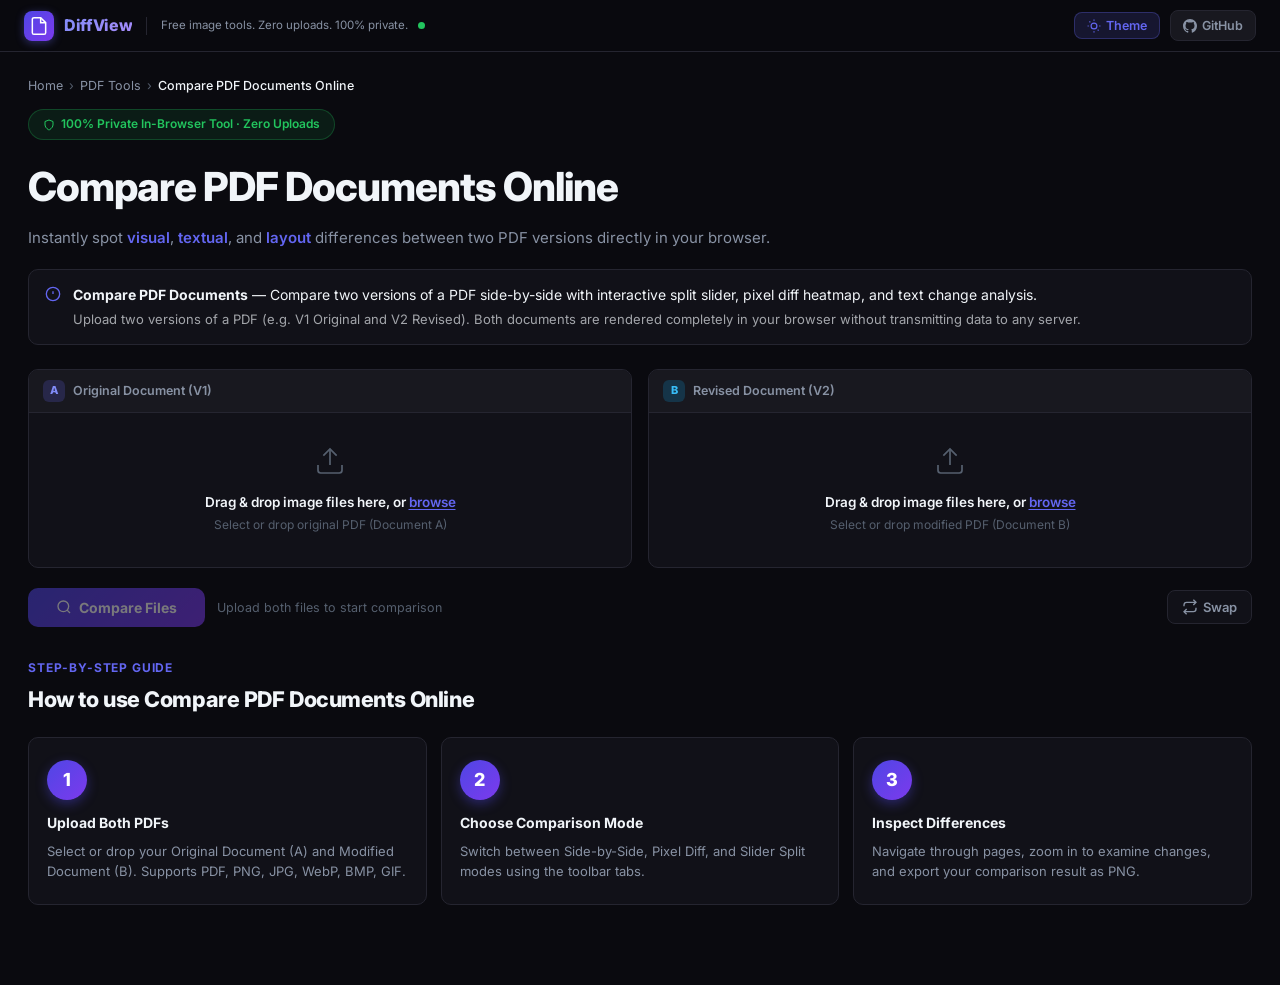
==== templates/index.html @ 72744936 "fix: suppress exact same diagrams and refine completely different UI" ====
<!DOCTYPE html>
<html lang="en">
<head>
<meta charset="UTF-8"/>
<meta name="viewport" content="width=device-width,initial-scale=1"/>
<title>Compare PDFs & Images — DiffView</title>
<meta name="description" content="Compare two PDF documents or images side-by-side with pixel-level visual diffing. 100% private, server-side processing."/>
<link rel="preconnect" href="https://fonts.googleapis.com"/>
<link href="https://fonts.googleapis.com/css2?family=Inter:wght@300;400;500;600;700;800&display=swap" rel="stylesheet"/>
<link rel="stylesheet" href="/static/style.css"/>
</head>
<body class="dark">

<!-- ═══ HEADER ═══ -->
<header id="header">
  <div class="header-left">
    <div class="logo">
      <svg width="20" height="20" viewBox="0 0 24 24" fill="none" stroke="currentColor" stroke-width="1.8"><path d="M14 2H6a2 2 0 0 0-2 2v16a2 2 0 0 0 2 2h12a2 2 0 0 0 2-2V8z"/><polyline points="14 2 14 8 20 8"/></svg>
    </div>
    <span class="logo-name">DiffView</span>
    <div class="header-separator"></div>
    <span class="header-tagline">Free image tools. Zero uploads. 100% private.</span>
    <span class="status-dot"></span>
  </div>
  <div class="header-right">
    <button class="header-btn ai-btn" id="theme-toggle" title="Toggle theme">
      <svg class="icon-sun" width="14" height="14" viewBox="0 0 24 24" fill="none" stroke="currentColor" stroke-width="2"><circle cx="12" cy="12" r="5"/><line x1="12" y1="1" x2="12" y2="3"/><line x1="12" y1="21" x2="12" y2="23"/><line x1="4.22" y1="4.22" x2="5.64" y2="5.64"/><line x1="18.36" y1="18.36" x2="19.78" y2="19.78"/><line x1="1" y1="12" x2="3" y2="12"/><line x1="21" y1="12" x2="23" y2="12"/></svg>
      <svg class="icon-moon" width="14" height="14" viewBox="0 0 24 24" fill="none" stroke="currentColor" stroke-width="2"><path d="M21 12.79A9 9 0 1 1 11.21 3 7 7 0 0 0 21 12.79z"/></svg>
      Theme
    </button>
    <a href="https://github.com/AbhinavPandey12/DiffView-Image-PDF-Differentiator" target="_blank" class="header-btn feedback-btn">
      <svg width="14" height="14" viewBox="0 0 24 24" fill="currentColor"><path d="M12 0C5.37 0 0 5.37 0 12c0 5.3 3.44 9.8 8.21 11.39.6.11.82-.26.82-.58v-2.23c-3.34.73-4.03-1.42-4.03-1.42-.55-1.39-1.34-1.76-1.34-1.76-1.09-.74.08-.73.08-.73 1.2.08 1.84 1.24 1.84 1.24 1.07 1.83 2.81 1.3 3.49 1 .11-.78.42-1.31.76-1.61-2.67-.3-5.47-1.33-5.47-5.93 0-1.31.47-2.38 1.24-3.22-.13-.3-.54-1.52.12-3.18 0 0 1.01-.32 3.3 1.23.96-.27 1.99-.4 3.01-.41 1.02 0 2.05.14 3.01.41 2.28-1.55 3.29-1.23 3.29-1.23.66 1.66.24 2.88.12 3.18.77.84 1.24 1.91 1.24 3.22 0 4.61-2.81 5.63-5.48 5.92.43.37.82 1.1.82 2.22v3.29c0 .32.19.69.8.58C20.57 21.8 24 17.3 24 12c0-6.63-5.37-12-12-12z"/></svg>
      GitHub
    </a>
  </div>
</header>

<!-- ═══ LAYOUT ═══ -->
<div class="layout">

  <!-- ─── MAIN CONTENT ─── -->
  <main class="main-content">

    <!-- Breadcrumb -->
    <nav class="breadcrumb">
      <a href="#">Home</a>
      <span class="breadcrumb-sep">›</span>
      <a href="#">PDF Tools</a>
      <span class="breadcrumb-sep">›</span>
      <span class="breadcrumb-current">Compare PDF Documents Online</span>
    </nav>

    <!-- Privacy badge -->
    <div class="privacy-badge">
      <svg width="12" height="12" viewBox="0 0 24 24" fill="none" stroke="currentColor" stroke-width="2"><path d="M12 22s8-4 8-10V5l-8-3-8 3v7c0 6 8 10 8 10z"/></svg>
      100% Private In-Browser Tool · Zero Uploads
    </div>

    <!-- Hero -->
    <div class="page-hero">
      <h1 class="page-title">Compare PDF Documents Online</h1>
      <p class="page-subtitle">Instantly spot <em>visual</em>, <em>textual</em>, and <em>layout</em> differences between two PDF versions directly in your browser.</p>
    </div>

    <!-- Info card -->
    <div class="info-card">
      <svg width="16" height="16" viewBox="0 0 24 24" fill="none" stroke="currentColor" stroke-width="2"><circle cx="12" cy="12" r="10"/><line x1="12" y1="8" x2="12" y2="12"/><line x1="12" y1="16" x2="12.01" y2="16"/></svg>
      <div>
        <strong>Compare PDF Documents</strong> — Compare two versions of a PDF side-by-side with interactive split slider, pixel diff heatmap, and text change analysis.
        <p style="margin-top:4px;opacity:.65;font-size:13px">Upload two versions of a PDF (e.g. V1 Original and V2 Revised). Both documents are rendered completely in your browser without transmitting data to any server.</p>
      </div>
    </div>

    <!-- ── UPLOAD AREA ── -->
    <div class="upload-row" id="upload-row">

      <!-- File A -->
      <div class="upload-card" id="card-a">
        <div class="upload-card-header">
          <span class="file-badge badge-a">A</span>
          <span>Original Document (V1)</span>
        </div>
        <div class="dropzone" id="drop-a" tabindex="0" role="button" aria-label="Upload original file">
          <div class="drop-icon">
            <svg width="32" height="32" viewBox="0 0 24 24" fill="none" stroke="currentColor" stroke-width="1.3"><path d="M21 15v4a2 2 0 0 1-2 2H5a2 2 0 0 1-2-2v-4"/><polyline points="17 8 12 3 7 8"/><line x1="12" y1="3" x2="12" y2="15"/></svg>
          </div>
          <p class="drop-text">Drag &amp; drop image files here, or <span class="drop-link">browse</span></p>
          <p class="drop-hint">Select or drop original PDF (Document A)</p>
          <div class="file-chosen" id="file-chosen-a" hidden>
            <svg width="14" height="14" viewBox="0 0 24 24" fill="none" stroke="currentColor" stroke-width="2"><path d="M14 2H6a2 2 0 0 0-2 2v16a2 2 0 0 0 2 2h12a2 2 0 0 0 2-2V8z"/><polyline points="14 2 14 8 20 8"/></svg>
            <span id="name-a"></span>
            <button class="btn-remove" id="rm-a" title="Remove">✕</button>
          </div>
          <input type="file" id="inp-a" accept=".pdf,image/*" hidden/>
        </div>
      </div>

      <!-- File B -->
      <div class="upload-card" id="card-b">
        <div class="upload-card-header">
          <span class="file-badge badge-b">B</span>
          <span>Revised Document (V2)</span>
        </div>
        <div class="dropzone" id="drop-b" tabindex="0" role="button" aria-label="Upload modified file">
          <div class="drop-icon">
            <svg width="32" height="32" viewBox="0 0 24 24" fill="none" stroke="currentColor" stroke-width="1.3"><path d="M21 15v4a2 2 0 0 1-2 2H5a2 2 0 0 1-2-2v-4"/><polyline points="17 8 12 3 7 8"/><line x1="12" y1="3" x2="12" y2="15"/></svg>
          </div>
          <p class="drop-text">Drag &amp; drop image files here, or <span class="drop-link">browse</span></p>
          <p class="drop-hint">Select or drop modified PDF (Document B)</p>
          <div class="file-chosen" id="file-chosen-b" hidden>
            <svg width="14" height="14" viewBox="0 0 24 24" fill="none" stroke="currentColor" stroke-width="2"><path d="M14 2H6a2 2 0 0 0-2 2v16a2 2 0 0 0 2 2h12a2 2 0 0 0 2-2V8z"/><polyline points="14 2 14 8 20 8"/></svg>
            <span id="name-b"></span>
            <button class="btn-remove" id="rm-b" title="Remove">✕</button>
          </div>
          <input type="file" id="inp-b" accept=".pdf,image/*" hidden/>
        </div>
      </div>
    </div>

    <!-- Compare Button -->
    <div class="compare-row">
      <button class="btn-compare" id="btn-compare" disabled>
        <svg width="16" height="16" viewBox="0 0 24 24" fill="none" stroke="currentColor" stroke-width="2"><circle cx="11" cy="11" r="8"/><line x1="21" y1="21" x2="16.65" y2="16.65"/></svg>
        Compare Files
      </button>
      <span class="compare-hint" id="compare-hint">Upload both files to start comparison</span>
      <button class="btn-swap" id="btn-swap" title="Swap A and B">
        <svg width="16" height="16" viewBox="0 0 24 24" fill="none" stroke="currentColor" stroke-width="2"><polyline points="17 1 21 5 17 9"/><path d="M3 11V9a4 4 0 0 1 4-4h14"/><polyline points="7 23 3 19 7 15"/><path d="M21 13v2a4 4 0 0 1-4 4H3"/></svg>
        Swap
      </button>
    </div>

    <!-- Loading -->
    <div class="loading-wrap" id="loading-wrap" hidden>
      <div class="progress-bar"><div class="progress-fill" id="progress-fill"></div></div>
      <div class="loading-label">
        <div class="spinner"></div>
        <span id="loading-label">Processing...</span>
      </div>
    </div>

    <!-- ── COMPARISON WORKSPACE ── -->
    <section class="workspace" id="workspace" hidden>

      <!-- Toolbar -->
      <div class="ws-toolbar">
        <div class="view-tabs">
          <button class="vtab active" data-mode="side-by-side" id="vtab-sbs">
            <svg width="13" height="13" viewBox="0 0 24 24" fill="none" stroke="currentColor" stroke-width="2"><rect x="3" y="3" width="8" height="18" rx="1"/><rect x="13" y="3" width="8" height="18" rx="1"/></svg>
            Side-by-Side
          </button>
          <button class="vtab" data-mode="diff" id="vtab-diff">
            <svg width="13" height="13" viewBox="0 0 24 24" fill="none" stroke="currentColor" stroke-width="2"><circle cx="12" cy="12" r="10"/><line x1="12" y1="8" x2="12" y2="12"/><line x1="12" y1="16" x2="12.01" y2="16"/></svg>
            Pixel Diff
          </button>
          <button class="vtab" data-mode="overlay" id="vtab-ov">
            <svg width="13" height="13" viewBox="0 0 24 24" fill="none" stroke="currentColor" stroke-width="2"><path d="M21 16V8a2 2 0 0 0-1-1.73l-7-4a2 2 0 0 0-2 0l-7 4A2 2 0 0 0 3 8v8a2 2 0 0 0 1 1.73l7 4a2 2 0 0 0 2 0l7-4A2 2 0 0 0 21 16z"/></svg>
            Slider Split
          </button>
          <button class="vtab" data-mode="flicker" id="vtab-flicker">
            <svg width="13" height="13" viewBox="0 0 24 24" fill="none" stroke="currentColor" stroke-width="2"><polygon points="5 3 19 12 5 21 5 3"/></svg>
            Flash Compare
          </button>
        </div>

        <!-- Difference Navigator & Highlight Toggle -->
        <div class="ws-diff-tools">
          <button class="tb-toggle-btn active" id="btn-toggle-highlights" title="Toggle visual difference boxes on Side-by-Side">
            <svg width="13" height="13" viewBox="0 0 24 24" fill="none" stroke="currentColor" stroke-width="2"><circle cx="12" cy="12" r="3"/><path d="M1 12s4-8 11-8 11 8 11 8-4 8-11 8-11-8-11-8z"/></svg>
            Highlights: ON
          </button>

          <div class="diff-navigator" id="diff-navigator">
            <button class="tb-btn" id="diff-prev" title="Previous difference (Key: [)">◀</button>
            <span class="diff-nav-label" id="diff-nav-label">Diff 0 of 0</span>
            <button class="tb-btn" id="diff-next" title="Next difference (Key: ])">▶</button>
          </div>
        </div>

        <div class="ws-toolbar-center">
          <div class="page-ctrl" id="page-ctrl" hidden>
            <button class="tb-btn" id="pg-prev">&lt;</button>
            <span>Page <input type="number" id="pg-input" min="1" value="1"/> of <span id="pg-total">1</span></span>
            <button class="tb-btn" id="pg-next">&gt;</button>
          </div>
        </div>

        <div class="ws-toolbar-right">
          <div class="sensitivity-ctrl" id="sens-ctrl">
            <label>Sensitivity <span id="sens-val">10</span></label>
            <input type="range" id="sens-slider" min="1" max="50" value="10" class="range-slider"/>
          </div>
          <div class="zoom-ctrl">
            <button class="tb-btn" id="zoom-out">-</button>
            <span class="zoom-label" id="zoom-label">100%</span>
            <button class="tb-btn" id="zoom-in">+</button>
            <button class="tb-btn" id="zoom-reset" title="Reset zoom">↺</button>
          </div>
          <button class="btn-export" id="btn-export">↓ Export</button>
        </div>
      </div>

      <!-- Stats Bar -->
      <div class="stats-bar" id="stats-bar">
        <div class="stat"><div class="stat-dot" style="background:#ef4444"></div><strong id="s-changed">0%</strong><span>Changed</span></div>
        <div class="stat"><div class="stat-dot" style="background:#22c55e"></div><strong id="s-same">100%</strong><span>Identical</span></div>
        <div class="stat-sep"></div>
        <div class="stat"><div class="stat-dot" style="background:#6366f1"></div><strong id="s-count">0</strong><span>Differences Found</span></div>
        <div class="stat-sep"></div>
        <div class="stat"><span>Dimensions:</span><strong id="s-dims">—</strong></div>
        <div class="stat"><span>Diff Pixels:</span><strong id="s-px">—</strong></div>
      </div>

      <!-- ── VIEWS ── -->
      <!-- 1. Side by Side -->
      <div class="view-panel active" id="view-sbs">
        <div class="sbs-grid">
          <div class="sbs-pane" id="pane-a">
            <div class="pane-header">
              <span class="file-badge badge-a badge-sm">A</span>
              <span id="lbl-a">Original</span>
              <span class="pane-legend pane-legend-a">Red Highlights = Changes / Deletions</span>
            </div>
            <div class="img-scroll" id="scroll-a">
              <div class="img-wrapper" id="wrap-a">
                <img id="img-a" alt="File A" draggable="false"/>
                <div class="diff-spotlight" id="spotlight-a" hidden></div>
              </div>
            </div>
          </div>
          <div class="sbs-divider"></div>
          <div class="sbs-pane" id="pane-b">
            <div class="pane-header">
              <span class="file-badge badge-b badge-sm">B</span>
              <span id="lbl-b">Modified</span>
              <span class="pane-legend pane-legend-b">Green Highlights = Additions / Changes</span>
            </div>
            <div class="img-scroll" id="scroll-b">
              <div class="img-wrapper" id="wrap-b">
                <img id="img-b" alt="File B" draggable="false"/>
                <div class="diff-spotlight" id="spotlight-b" hidden></div>
              </div>
            </div>
          </div>
        </div>
      </div>

      <!-- 2. Visual Diff -->
      <div class="view-panel" id="view-diff">
        <div class="diff-controls-bar">
          <div class="diff-submodes">
            <button class="submode-btn active" id="sm-heatmap">Red Heatmap</button>
            <button class="submode-btn" id="sm-3color">3-Color (Add/Remove)</button>
          </div>
          <div class="diff-legend" id="diff-legend">
            <span class="leg-item"><span class="legend-dot" style="background:#ef4444"></span>Removed / Changed</span>
            <span class="leg-item leg-added" id="leg-added" hidden><span class="legend-dot" style="background:#10b981"></span>Added</span>
            <span class="leg-item leg-mod" id="leg-mod" hidden><span class="legend-dot" style="background:#f59e0b"></span>Modified</span>
            <span class="leg-item"><span class="legend-dot" style="background:#cbd5e1"></span>Unchanged Context</span>
          </div>
        </div>
        <div class="img-center"><img id="img-diff" alt="Diff" draggable="false"/></div>
      </div>

      <!-- 3. Overlay Slider -->
      <div class="view-panel" id="view-ov">
        <p class="ov-tip">Drag the center handle left/right to reveal Document B over Document A</p>
        <div class="ov-container" id="ov-container">
          <img id="ov-img-a" alt="A" draggable="false"/>
          <div class="ov-clip" id="ov-clip"><img id="ov-img-b" alt="B" draggable="false"/></div>
          <div class="ov-line" id="ov-line"></div>
          <div class="ov-handle" id="ov-handle"><span>&lt;</span><span>&gt;</span></div>
          <div class="ov-lbl ov-lbl-a">A: Original</div>
          <div class="ov-lbl ov-lbl-b">B: Modified</div>
        </div>
        <div class="ov-opacity">
          <label>Opacity B: <span id="ov-opval">50%</span></label>
          <input type="range" id="ov-opacity" min="0" max="100" value="50" class="range-slider"/>
        </div>
      </div>

      <!-- 4. Flash / Flicker Mode -->
      <div class="view-panel" id="view-flicker">
        <div class="flicker-tip-wrap">
          <span class="flicker-tip">Click &amp; hold below or press <kbd>Spacebar</kbd> to rapidly flash Document B over Document A</span>
        </div>
        <div class="flicker-stage" id="flicker-stage">
          <img id="img-flicker" alt="Flicker" draggable="false"/>
          <div class="flicker-state-badge" id="flicker-state-badge">Showing: Document A (Original)</div>
        </div>
        <div class="flicker-actions">
          <button class="btn-flicker-hold" id="btn-flicker-hold">
            <svg width="15" height="15" viewBox="0 0 24 24" fill="none" stroke="currentColor" stroke-width="2"><polygon points="5 3 19 12 5 21 5 3"/></svg>
            Press &amp; Hold to Reveal Document B (or hold Space)
          </button>
        </div>
      </div>

      <!-- ── EXCLUSIVE ELEMENT: DETAILED DIFFERENCES INSPECTOR & WRITTEN ANALYSIS ── -->
      <section class="diff-inspector" id="diff-inspector">
        <div class="di-header">
          <div class="di-header-left">
            <div class="di-icon">
              <svg width="20" height="20" viewBox="0 0 24 24" fill="none" stroke="currentColor" stroke-width="2"><path d="M14 2H6a2 2 0 0 0-2 2v16a2 2 0 0 0 2 2h12a2 2 0 0 0 2-2V8z"/><polyline points="14 2 14 8 20 8"/><line x1="16" y1="13" x2="8" y2="13"/><line x1="16" y1="17" x2="8" y2="17"/><polyline points="10 9 9 9 8 9"/></svg>
            </div>
            <div>
              <h3 class="di-title">Differences Breakdown &amp; Written Analysis</h3>
              <p class="di-subtitle">Detailed item-by-item breakdown of all detected visual and textual modifications between Document A and Document B</p>
            </div>
          </div>
          <div class="di-badges">
            <span class="di-pill di-pill-total"><strong id="di-total-count">0</strong> Differences</span>
            <span class="di-pill di-pill-del"><strong id="di-del-count">0</strong> Removed</span>
            <span class="di-pill di-pill-add"><strong id="di-add-count">0</strong> Added</span>
            <span class="di-pill di-pill-mod"><strong id="di-mod-count">0</strong> Modified</span>
          </div>
        </div>

        <!-- Completely Different Notice -->
        <div class="di-completely-different-notice" id="di-completely-different-notice" style="display: none;">
          <div class="cd-notice-icon">
            <svg width="24" height="24" viewBox="0 0 24 24" fill="none" stroke="currentColor" stroke-width="2"><circle cx="12" cy="12" r="10"/><line x1="12" y1="8" x2="12" y2="12"/><line x1="12" y1="16" x2="12.01" y2="16"/></svg>
          </div>
          <div class="cd-notice-text">The sources are completely different</div>
        </div>

        <!-- Written Text Differences (for PDFs with text revisions) -->
        <div class="di-text-section" id="di-text-section" hidden>
          <div class="di-section-title">
            <svg width="15" height="15" viewBox="0 0 24 24" fill="none" stroke="currentColor" stroke-width="2"><path d="M4 7V4h16v3"/><path d="M9 20h6"/><path d="M12 4v16"/></svg>
            Written Text Comparison (Line-by-Line)
          </div>
          <div class="di-text-list" id="di-text-list"></div>
        </div>

        <!-- Visual Differences Section (for both PDFs and Images) -->
        <div class="di-visual-section" id="di-visual-section">
          <div class="di-section-title">
            <svg width="15" height="15" viewBox="0 0 24 24" fill="none" stroke="currentColor" stroke-width="2"><rect x="3" y="3" width="18" height="18" rx="2" ry="2"/><circle cx="8.5" cy="8.5" r="1.5"/><polyline points="21 15 16 10 5 21"/></svg>
            Visual &amp; Graphical Differences Log
          </div>
          <div class="di-cards-grid" id="di-cards-grid"></div>
        </div>
      </section>

    </section>

    <!-- ── HOW TO USE ── -->
    <section class="how-to" id="how-to-use">
      <div class="ht-header">
        <p class="ht-tag">Step-by-Step Guide</p>
        <h2 class="ht-title">How to use Compare PDF Documents Online</h2>
      </div>
      <div class="ht-grid">
        <div class="ht-card">
          <div class="ht-num">1</div>
          <h3>Upload Both PDFs</h3>
          <p>Select or drop your Original Document (A) and Modified Document (B). Supports PDF, PNG, JPG, WebP, BMP, GIF.</p>
        </div>
        <div class="ht-card">
          <div class="ht-num">2</div>
          <h3>Choose Comparison Mode</h3>
          <p>Switch between Side-by-Side, Pixel Diff, and Slider Split modes using the toolbar tabs.</p>
        </div>
        <div class="ht-card">
          <div class="ht-num">3</div>
          <h3>Inspect Differences</h3>
          <p>Navigate through pages, zoom in to examine changes, and export your comparison result as PNG.</p>
        </div>
      </div>
    </section>

  </main>
</div>

<script src="/static/app.js"></script>
</body>
</html>
---- static/style.css ----
/* DiffView Python App - style.css  (Dark theme matching ImgZero) */
:root{
  --bg:#0a0a0f;--surface:#111118;--surface2:#18181f;--surface3:#1e1e2a;
  --border:#252530;--border2:#2e2e3d;
  --text:#f1f5f9;--muted:#8892a4;--subtle:#555f6e;
  --primary:#6366f1;--primary-d:rgba(99,102,241,.15);--primary-b:rgba(99,102,241,.3);
  --danger:#ef4444;--success:#22c55e;--warning:#f59e0b;
  --r:10px;--r-sm:7px;
  --hh:52px;--sw:232px;
  --font:'Inter',system-ui,-apple-system,sans-serif;
  --tr:.16s cubic-bezier(.4,0,.2,1);
}
.light{
  --bg:#f8fafc;--surface:#ffffff;--surface2:#f1f5f9;--surface3:#e8ecf2;
  --border:#e2e8f0;--border2:#d0d7e2;
  --text:#0f172a;--muted:#64748b;--subtle:#94a3b8;
}

*,*::before,*::after{box-sizing:border-box;margin:0;padding:0;}
html{height:100%;scroll-behavior:smooth;}
body{font-family:var(--font);font-size:14px;line-height:1.55;color:var(--text);background:var(--bg);min-height:100%;-webkit-font-smoothing:antialiased;}
a{color:inherit;text-decoration:none;}
button{cursor:pointer;font-family:var(--font);border:none;background:none;color:inherit;}
input{font-family:var(--font);}
[hidden]{display:none!important;}

/* ══ HEADER ══ */
#header{
  position:fixed;top:0;left:0;right:0;width:100%;z-index:100;
  height:var(--hh);
  display:flex;align-items:center;justify-content:space-between;
  padding:0 24px;
  background:rgba(10,10,15,.92);
  backdrop-filter:blur(16px);
  border-bottom:1px solid var(--border);
}
.light #header{background:rgba(248,250,252,.92);}
.header-left{display:flex;align-items:center;gap:10px;flex-shrink:0;}
.logo{
  width:30px;height:30px;
  background:linear-gradient(135deg,#4f46e5,#7c3aed);
  border-radius:8px;display:flex;align-items:center;justify-content:center;
  color:white;flex-shrink:0;box-shadow:0 2px 8px rgba(99,102,241,.4);
}
.logo-name{font-size:1rem;font-weight:800;letter-spacing:-.02em;background:linear-gradient(135deg,#818cf8,#a78bfa);-webkit-background-clip:text;-webkit-text-fill-color:transparent;background-clip:text;}
.header-separator{width:1px;height:18px;background:var(--border);margin:0 4px;}
.header-tagline{font-size:11.5px;color:var(--muted);white-space:nowrap;}
@media(max-width:900px){.header-tagline,.header-separator{display:none;}}
@media(max-width:480px){#header{padding:0 14px;}}
.status-dot{width:7px;height:7px;border-radius:50%;background:#22c55e;animation:pulse 2s infinite;flex-shrink:0;}
@keyframes pulse{0%,100%{opacity:1;transform:scale(1);}50%{opacity:.6;transform:scale(.8);}}

.header-right{display:flex;align-items:center;gap:10px;margin-left:auto;flex-shrink:0;}
.header-btn{
  display:inline-flex;align-items:center;gap:5px;
  padding:5px 12px;border-radius:8px;font-size:12.5px;font-weight:600;
  transition:all var(--tr);cursor:pointer;
}
.ai-btn{color:var(--primary);background:var(--primary-d);border:1px solid var(--primary-b);}
.ai-btn:hover{background:rgba(99,102,241,.25);}
.feedback-btn{color:var(--muted);background:var(--surface2);border:1px solid var(--border);}
.feedback-btn:hover{color:var(--text);border-color:var(--border2);background:var(--surface3);}

.icon-sun{display:none;}
.dark .icon-moon{display:none;}
.dark .icon-sun{display:block;}

/* ══ LAYOUT ══ */
.layout{
  display: flex;
  justify-content: center;
  padding-top: var(--hh);
  min-height: 100vh;
  width: 100%;
}

/* ── MAIN ── */
.main-content{
  flex: 1;
  margin: 0 auto;
  padding: 24px 28px 80px;
  max-width: 100%;
  width: 100%;
}
@media(max-width:640px){.main-content{padding:16px 14px 60px;}}

/* Breadcrumb */
.breadcrumb{display:flex;align-items:center;gap:6px;font-size:12.5px;color:var(--muted);margin-bottom:14px;flex-wrap:wrap;}
.breadcrumb a:hover{color:var(--primary);}
.breadcrumb-sep{color:var(--subtle);}
.breadcrumb-current{color:var(--text);font-weight:500;}

/* Privacy badge */
.privacy-badge{
  display:inline-flex;align-items:center;gap:6px;
  padding:5px 14px;margin-bottom:16px;
  background:rgba(34,197,94,.1);border:1px solid rgba(34,197,94,.25);
  border-radius:999px;font-size:12px;font-weight:600;color:#22c55e;
}

/* Page hero */
.page-hero{margin-bottom:18px;}
.page-title{font-size:clamp(1.6rem,4vw,2.5rem);font-weight:800;letter-spacing:-.025em;color:var(--text);margin-bottom:8px;}
.page-subtitle{font-size:15px;color:var(--muted);line-height:1.65;}
.page-subtitle em{color:var(--primary);font-style:normal;font-weight:600;}

/* Info card */
.info-card{
  display:flex;gap:12px;align-items:flex-start;
  padding:14px 16px;margin-bottom:24px;
  background:var(--surface);border:1px solid var(--border);border-radius:var(--r);
  font-size:14px;color:var(--text);line-height:1.55;
}
.info-card svg{flex-shrink:0;margin-top:2px;color:var(--primary);}
.info-card strong{color:var(--text);}

/* ══ UPLOAD ══ */
.upload-row{display:grid;grid-template-columns:1fr 1fr;gap:16px;margin-bottom:20px;}
@media(max-width:640px){.upload-row{grid-template-columns:1fr;}}
.upload-card{background:var(--surface);border:1px solid var(--border);border-radius:var(--r);overflow:hidden;transition:border-color var(--tr),box-shadow var(--tr);}
.upload-card:hover{border-color:var(--primary-b);box-shadow:0 4px 20px rgba(99,102,241,.15);}
.upload-card-header{
  display:flex;align-items:center;gap:8px;
  padding:10px 14px;
  font-size:12.5px;font-weight:600;color:var(--muted);
  background:var(--surface2);border-bottom:1px solid var(--border);
}
.dropzone{
  padding:32px 20px;text-align:center;cursor:pointer;
  transition:background var(--tr);
}
.dropzone:hover,.dropzone.dragover{background:var(--primary-d);}
.dropzone.dragover{outline:2px dashed var(--primary);outline-offset:-2px;}
.dropzone.has-file{background:linear-gradient(135deg,rgba(99,102,241,.06),rgba(14,165,233,.06));}
.drop-icon{color:var(--subtle);margin-bottom:10px;transition:color var(--tr),transform var(--tr);}
.dropzone:hover .drop-icon{color:var(--primary);transform:translateY(-2px);}
.drop-text{font-size:13.5px;font-weight:600;color:var(--text);margin-bottom:3px;}
.drop-link{color:var(--primary);text-decoration:underline;text-underline-offset:2px;}
.drop-hint{font-size:12px;color:var(--subtle);}
.file-chosen{
  display:flex;align-items:center;gap:7px;justify-content:center;
  margin-top:10px;padding:7px 12px;
  background:var(--primary-d);border:1px solid var(--primary-b);border-radius:7px;
  font-size:12.5px;font-weight:500;color:var(--primary);
}
.btn-remove{
  width:18px;height:18px;border-radius:50%;background:var(--primary);color:white;
  font-size:10px;display:flex;align-items:center;justify-content:center;
  transition:background var(--tr);flex-shrink:0;
}
.btn-remove:hover{background:var(--danger);}
.file-badge{
  display:inline-flex;align-items:center;justify-content:center;
  width:22px;height:22px;border-radius:6px;font-size:11px;font-weight:800;
}
.badge-a{background:rgba(99,102,241,.2);color:#818cf8;}
.badge-b{background:rgba(14,165,233,.2);color:#38bdf8;}
.badge-sm{width:18px;height:18px;font-size:9.5px;border-radius:4px;}

/* Compare row */
.compare-row{display:flex;align-items:center;gap:12px;margin-bottom:16px;flex-wrap:wrap;}
.btn-compare{
  display:inline-flex;align-items:center;gap:7px;
  padding:11px 28px;
  background:linear-gradient(135deg,#4f46e5,#7c3aed);color:white;
  border-radius:10px;font-size:14px;font-weight:700;
  box-shadow:0 4px 14px rgba(79,70,229,.4);
  transition:all var(--tr);
}
.btn-compare:hover:not(:disabled){transform:translateY(-2px);box-shadow:0 6px 20px rgba(79,70,229,.5);}
.btn-compare:disabled{opacity:.45;cursor:not-allowed;box-shadow:none;}
.compare-hint{font-size:12.5px;color:var(--subtle);}
.btn-swap{
  display:inline-flex;align-items:center;gap:5px;
  padding:8px 14px;
  background:var(--surface);border:1px solid var(--border);border-radius:8px;
  font-size:13px;font-weight:600;color:var(--muted);
  margin-left:auto;transition:all var(--tr);
}
.btn-swap:hover{color:var(--primary);border-color:var(--primary-b);background:var(--primary-d);transform:rotate(180deg);}

/* Loading */
.loading-wrap{padding:12px 0;}
.progress-bar{height:3px;background:var(--surface3);border-radius:2px;overflow:hidden;margin-bottom:8px;}
.progress-fill{height:100%;background:linear-gradient(90deg,#4f46e5,#7c3aed,#0ea5e9);background-size:200%;animation:shimmer 1.4s linear infinite;}
@keyframes shimmer{0%{background-position:-200% 0;}100%{background-position:200% 0;}}
.loading-label{display:flex;align-items:center;gap:8px;font-size:13px;color:var(--muted);}
.spinner{width:16px;height:16px;border:2px solid var(--border2);border-top-color:var(--primary);border-radius:50%;animation:spin .7s linear infinite;flex-shrink:0;}
@keyframes spin{to{transform:rotate(360deg);}}

/* ══ WORKSPACE ══ */
.workspace{border:1px solid var(--border);border-radius:var(--r);overflow:hidden;margin-bottom:32px;animation:fadeIn .35s ease;}
@keyframes fadeIn{from{opacity:0;transform:translateY(16px);}to{opacity:1;transform:translateY(0);}}

/* Toolbar */
.ws-toolbar{
  display:flex;align-items:center;gap:10px;flex-wrap:wrap;
  padding:10px 16px;
  background:var(--surface);border-bottom:1px solid var(--border);
  position:sticky;top:var(--hh);z-index:30;
}
.ws-diff-tools{display:flex;align-items:center;gap:8px;}
.tb-toggle-btn{
  display:inline-flex;align-items:center;gap:6px;
  padding:5px 12px;border-radius:6px;
  font-size:12px;font-weight:700;
  background:rgba(99,102,241,.15);border:1px solid rgba(99,102,241,.35);color:#818cf8;
  transition:all var(--tr);cursor:pointer;
}
.tb-toggle-btn:hover{background:rgba(99,102,241,.28);}
.tb-toggle-btn.off{
  background:var(--surface2);border-color:var(--border);color:var(--muted);
}
.diff-navigator{
  display:inline-flex;align-items:center;gap:4px;
  background:var(--bg);border:1px solid var(--border);border-radius:7px;padding:2px 5px;
}
.diff-nav-label{font-size:11.5px;font-weight:700;color:var(--text);padding:0 6px;white-space:nowrap;}

.ws-toolbar-center{flex:1;display:flex;justify-content:center;}
.ws-toolbar-right{display:flex;align-items:center;gap:8px;margin-left:auto;flex-shrink:0;}

.view-tabs{display:flex;background:var(--bg);border:1px solid var(--border);border-radius:8px;padding:3px;gap:2px;}
.vtab{
  display:inline-flex;align-items:center;gap:5px;
  padding:5px 12px;border-radius:6px;
  font-size:12.5px;font-weight:600;color:var(--muted);
  transition:all var(--tr);white-space:nowrap;
}
.vtab:hover:not(.active){color:var(--text);background:var(--surface2);}
.vtab.active{background:var(--primary);color:white;box-shadow:0 2px 8px rgba(99,102,241,.4);}

.page-ctrl{
  display:flex;align-items:center;gap:6px;
  background:var(--bg);border:1px solid var(--border);border-radius:8px;padding:5px 10px;
  font-size:12.5px;color:var(--muted);
}
.page-ctrl input{
  width:36px;text-align:center;background:var(--surface);border:1px solid var(--border);
  border-radius:5px;color:var(--text);padding:1px 4px;font-size:12px;font-weight:600;
}
.tb-btn{
  display:flex;align-items:center;justify-content:center;
  width:26px;height:26px;border-radius:5px;
  background:var(--surface);border:1px solid var(--border);
  font-size:11.5px;font-weight:700;color:var(--muted);transition:all var(--tr);
}
.tb-btn:hover:not(:disabled){color:var(--primary);border-color:var(--primary-b);background:var(--primary-d);}
.tb-btn:disabled{opacity:.35;cursor:not-allowed;}

.sensitivity-ctrl{
  display:flex;align-items:center;gap:7px;
  background:var(--bg);border:1px solid var(--border);border-radius:8px;padding:5px 10px;
  font-size:12px;font-weight:600;color:var(--muted);
}
.zoom-ctrl{
  display:flex;align-items:center;gap:3px;
  background:var(--bg);border:1px solid var(--border);border-radius:8px;padding:3px 6px;
}
.zoom-label{font-size:12px;font-weight:700;color:var(--text);min-width:38px;text-align:center;}
.range-slider{
  -webkit-appearance:none;appearance:none;
  width:70px;height:3px;background:var(--border2);border-radius:2px;outline:none;cursor:pointer;
}
.range-slider::-webkit-slider-thumb{
  -webkit-appearance:none;width:14px;height:14px;border-radius:50%;
  background:var(--primary);cursor:pointer;box-shadow:0 1px 4px rgba(99,102,241,.4);
  transition:transform var(--tr);
}
.range-slider::-webkit-slider-thumb:hover{transform:scale(1.2);}

.btn-export{
  display:inline-flex;align-items:center;gap:5px;padding:6px 12px;
  background:var(--surface);border:1px solid var(--border);border-radius:7px;
  font-size:12.5px;font-weight:600;color:var(--muted);transition:all var(--tr);
}
.btn-export:hover{color:var(--primary);border-color:var(--primary-b);background:var(--primary-d);}

/* Stats bar */
.stats-bar{
  display:flex;align-items:center;gap:14px;flex-wrap:wrap;
  padding:8px 16px;background:var(--surface2);border-bottom:1px solid var(--border);
  font-size:12.5px;
}
.stat{display:flex;align-items:center;gap:5px;}
.stat-dot{width:7px;height:7px;border-radius:50%;}
.stat span{color:var(--muted);}
.stat strong{color:var(--text);font-weight:700;}
.stat-sep{width:1px;height:16px;background:var(--border2);}

/* View panels */
.view-panel{display:none;}
.view-panel.active{display:block;}

/* Side-by-side */
.sbs-grid{display:grid;grid-template-columns:1fr 1px 1fr;min-height:540px;}
.sbs-pane{display:flex;flex-direction:column;overflow:hidden;}
.pane-header{
  display:flex;align-items:center;gap:8px;
  padding:8px 14px;font-size:12px;font-weight:600;color:var(--muted);
  background:var(--surface);border-bottom:1px solid var(--border);
  position:sticky;top:calc(var(--hh) + 44px);z-index:10;
}
.pane-legend{margin-left:auto;font-size:11px;font-weight:700;padding:2px 8px;border-radius:5px;}
.pane-legend-a{background:rgba(239,68,68,.15);color:#f87171;border:1px solid rgba(239,68,68,.3);}
.pane-legend-b{background:rgba(16,185,129,.15);color:#34d399;border:1px solid rgba(16,185,129,.3);}

.img-scroll{
  flex:1;overflow:auto;padding:20px;
  display:flex;justify-content:center;align-items:flex-start;
  background:#0c0d12;
}
.img-scroll img{
  max-width:100%;border-radius:6px;
  background:#ffffff;
  box-shadow:0 8px 32px rgba(0,0,0,.55);
  display:block;
  transform-origin:top left;
  transition:transform .15s;
}
.sbs-divider{background:var(--border);}

/* Visual diff */
#view-diff{padding:16px;background:#0c0d12;}
.diff-controls-bar{
  display:flex;align-items:center;justify-content:space-between;
  margin-bottom:14px;flex-wrap:wrap;gap:12px;
}
.diff-submodes{display:inline-flex;background:var(--surface);border:1px solid var(--border);border-radius:7px;padding:2px;}
.submode-btn{
  padding:4px 11px;border-radius:5px;font-size:12px;font-weight:600;color:var(--muted);transition:all var(--tr);
}
.submode-btn.active{background:var(--primary);color:white;}
.diff-legend{display:flex;gap:14px;align-items:center;flex-wrap:wrap;}
.diff-legend .leg-item{display:flex;align-items:center;gap:5px;font-size:12px;color:var(--muted);font-weight:500;}
.legend-dot{width:12px;height:12px;border-radius:3px;}
.img-center{display:flex;justify-content:center;overflow:auto;padding:10px 0;}
.img-center img{
  max-width:100%;border-radius:6px;background:#ffffff;
  box-shadow:0 8px 36px rgba(0,0,0,.6);display:block;
  transform-origin:top center;transition:transform .15s;
}

/* Overlay Slider */
#view-ov{padding:20px;background:#0c0d12;display:flex;flex-direction:column;align-items:center;gap:14px;}
.ov-tip{font-size:12.5px;color:var(--muted);background:var(--surface);border:1px solid var(--border);border-radius:7px;padding:7px 14px;}
.ov-container{
  position:relative;display:inline-block;overflow:hidden;
  border-radius:6px;box-shadow:0 8px 40px rgba(0,0,0,.65);
  cursor:col-resize;user-select:none;max-width:100%;line-height:0;background:#ffffff;
}
#ov-img-a{display:block;max-width:100%;background:#ffffff;}
.ov-clip{position:absolute;top:0;bottom:0;right:0;overflow:hidden;line-height:0;}
#ov-img-b{position:absolute;top:0;right:0;display:block;background:#ffffff;}
.ov-line{position:absolute;top:0;bottom:0;width:2px;background:white;box-shadow:0 0 10px rgba(0,0,0,.8);pointer-events:none;}
.ov-handle{
  position:absolute;top:50%;transform:translate(-50%,-50%);
  width:40px;height:40px;background:white;border-radius:50%;
  display:flex;align-items:center;justify-content:center;gap:2px;
  box-shadow:0 4px 18px rgba(0,0,0,.5);cursor:col-resize;
  font-size:13px;font-weight:bold;color:#333;
  transition:box-shadow var(--tr);
}
.ov-handle:hover{box-shadow:0 6px 26px rgba(0,0,0,.65);}
.ov-lbl{
  position:absolute;top:12px;padding:4px 10px;
  background:rgba(0,0,0,.75);color:white;
  font-size:11.5px;font-weight:700;border-radius:5px;pointer-events:none;
}
.ov-lbl-a{left:12px;} .ov-lbl-b{right:12px;}
.ov-opacity{display:flex;align-items:center;gap:8px;font-size:12.5px;color:var(--muted);}
.ov-opacity .range-slider{width:110px;}

/* 4. Flash / Flicker Mode */
#view-flicker{padding:20px;background:#0c0d12;display:flex;flex-direction:column;align-items:center;gap:14px;}
.flicker-tip-wrap{display:flex;justify-content:center;}
.flicker-tip{
  font-size:12.5px;color:var(--muted);background:var(--surface);
  border:1px solid var(--border);border-radius:7px;padding:7px 14px;
}
.flicker-tip kbd{
  background:var(--surface2);border:1px solid var(--border2);border-radius:4px;
  padding:2px 6px;font-family:monospace;font-size:11px;color:var(--text);
}
.flicker-stage{
  position:relative;display:inline-block;border-radius:6px;
  box-shadow:0 8px 36px rgba(0,0,0,.6);overflow:hidden;background:#ffffff;
  max-width:100%;
}
#img-flicker{display:block;max-width:100%;border-radius:6px;transform-origin:top center;transition:transform .15s;}
.flicker-state-badge{
  position:absolute;bottom:14px;left:50%;transform:translateX(-50%);
  background:rgba(0,0,0,.82);color:white;padding:5px 14px;
  border-radius:20px;font-size:12px;font-weight:700;
  box-shadow:0 4px 14px rgba(0,0,0,.4);pointer-events:none;
}
.flicker-actions{display:flex;gap:10px;align-items:center;}
.btn-flicker-hold{
  display:inline-flex;align-items:center;gap:7px;
  padding:10px 22px;background:linear-gradient(135deg,#6366f1,#4f46e5);
  color:white;border-radius:8px;font-size:13.5px;font-weight:700;
  box-shadow:0 4px 14px rgba(99,102,241,.4);cursor:pointer;user-select:none;
  transition:all var(--tr);
}
.btn-flicker-hold:active,.btn-flicker-hold.holding{
  background:linear-gradient(135deg,#10b981,#059669);
  box-shadow:0 4px 16px rgba(16,185,129,.5);
}

/* Image Wrapper & Spotlight */
.img-wrapper{position:relative;display:inline-block;line-height:0;}
.diff-spotlight{
  position:absolute;pointer-events:none;z-index:25;
  border-radius:6px;border:3px solid #06b6d4;
  box-shadow:0 0 0 9999px rgba(0,0,0,.35), 0 0 25px rgba(6,182,212,.9);
  animation:spotlightPulse 1.2s ease-in-out infinite alternate;
}
@keyframes spotlightPulse{
  0%{border-color:#06b6d4;box-shadow:0 0 0 9999px rgba(0,0,0,.45), 0 0 15px rgba(6,182,212,.7);}
  100%{border-color:#ec4899;box-shadow:0 0 0 9999px rgba(0,0,0,.25), 0 0 35px rgba(236,72,153,1);}
}

/* ══ EXCLUSIVE ELEMENT: DIFFERENCES INSPECTOR & WRITTEN COMPARISON ══ */
.diff-inspector{
  border-top:1px solid var(--border);
  background:var(--surface);
  padding:24px 20px 28px;
}
.di-header{
  display:flex;align-items:flex-start;justify-content:space-between;
  gap:16px;flex-wrap:wrap;margin-bottom:20px;
}
.di-header-left{display:flex;align-items:flex-start;gap:12px;}
.di-icon{
  width:36px;height:36px;border-radius:9px;
  background:linear-gradient(135deg,rgba(99,102,241,.2),rgba(14,165,233,.2));
  color:var(--primary);display:flex;align-items:center;justify-content:center;
  flex-shrink:0;border:1px solid var(--primary-b);
}
.di-title{font-size:1.15rem;font-weight:800;letter-spacing:-.015em;color:var(--text);margin-bottom:3px;}
.di-subtitle{font-size:12.5px;color:var(--muted);line-height:1.45;}

.di-badges{display:flex;gap:8px;align-items:center;flex-wrap:wrap;}
.di-pill{
  display:inline-flex;align-items:center;gap:5px;
  padding:5px 12px;border-radius:20px;
  font-size:12px;font-weight:600;
}
.di-pill-total{background:rgba(99,102,241,.15);color:#818cf8;border:1px solid rgba(99,102,241,.3);}
.di-pill-del{background:rgba(239,68,68,.15);color:#f87171;border:1px solid rgba(239,68,68,.3);}
.di-pill-add{background:rgba(16,185,129,.15);color:#34d399;border:1px solid rgba(16,185,129,.3);}
.di-pill-mod{background:rgba(245,158,11,.15);color:#fbbf24;border:1px solid rgba(245,158,11,.3);}

.di-section-title{
  display:flex;align-items:center;gap:8px;
  font-size:12px;font-weight:700;letter-spacing:.05em;text-transform:uppercase;
  color:var(--muted);margin-bottom:12px;
}

/* Text Differences List */
.di-text-section{margin-bottom:24px;padding-bottom:20px;border-bottom:1px solid var(--border);}
.di-text-list{display:flex;flex-direction:column;gap:10px;}
.di-text-card{
  background:var(--bg);border:1px solid var(--border);border-radius:8px;
  padding:12px 16px;display:flex;flex-direction:column;gap:8px;
  transition:all var(--tr);
}
.di-text-card:hover{border-color:var(--primary-b);background:var(--surface2);}
.di-text-header{display:flex;align-items:center;gap:10px;}
.di-type-badge{
  font-size:10px;font-weight:800;letter-spacing:.05em;text-transform:uppercase;
  padding:3px 8px;border-radius:4px;
}
.type-modified{background:rgba(245,158,11,.2);color:#f59e0b;border:1px solid rgba(245,158,11,.35);}
.type-deleted{background:rgba(239,68,68,.2);color:#ef4444;border:1px solid rgba(239,68,68,.35);}
.type-added{background:rgba(16,185,129,.2);color:#10b981;border:1px solid rgba(16,185,129,.35);}
.di-text-comparison{
  display:flex;flex-direction:column;gap:5px;
  font-family:ui-monospace,SFMono-Regular,Consolas,monospace;font-size:12.5px;line-height:1.5;
}
.text-line-orig{
  padding:4px 8px;border-radius:4px;
  background:rgba(239,68,68,.1);color:#fca5a5;border-left:3px solid #ef4444;
}
.text-line-rev{
  padding:4px 8px;border-radius:4px;
  background:rgba(16,185,129,.1);color:#86efac;border-left:3px solid #10b981;
}

/* Visual Differences Cards Grid */
.di-cards-grid{
  display:grid;grid-template-columns:repeat(auto-fill, minmax(340px, 1fr));gap:14px;
}
@media(max-width:600px){.di-cards-grid{grid-template-columns:1fr;}}
.di-card{
  background:var(--bg);border:1px solid var(--border);border-radius:9px;
  padding:14px;display:flex;flex-direction:column;gap:10px;
  transition:all var(--tr);cursor:pointer;
}
.di-card:hover{border-color:var(--primary);transform:translateY(-2px);box-shadow:0 6px 20px rgba(99,102,241,.15);}
.di-card.active{border-color:#06b6d4;box-shadow:0 0 16px rgba(6,182,212,.4);background:var(--surface2);}

.di-card-top{display:flex;align-items:center;justify-content:space-between;gap:8px;}
.di-card-id{font-size:11.5px;font-weight:800;color:var(--text);}
.di-card-loc{font-size:11px;color:var(--subtle);font-family:monospace;}

.di-focus-btn{
  display:inline-flex;align-items:center;gap:4px;
  padding:3px 8px;border-radius:5px;font-size:11px;font-weight:700;
  background:var(--surface);border:1px solid var(--border);color:var(--muted);
  transition:all var(--tr);
}
.di-card:hover .di-focus-btn,.di-focus-btn:hover{
  background:var(--primary-d);border-color:var(--primary-b);color:var(--primary);
}

.di-card-desc{font-size:12.5px;color:var(--muted);line-height:1.45;}

.di-snippets{
  display:grid;grid-template-columns:1fr 1fr;gap:8px;
  background:var(--surface);border:1px solid var(--border);border-radius:6px;padding:8px;
}
.di-snippet-pane{display:flex;flex-direction:column;align-items:center;gap:4px;}
.di-snippet-label{font-size:10px;font-weight:700;letter-spacing:.04em;text-transform:uppercase;color:var(--subtle);}
.di-snippet-img{
  max-width:100%;max-height:85px;object-fit:contain;
  border-radius:4px;background:#ffffff;box-shadow:0 2px 6px rgba(0,0,0,.25);
}
.di-snippet-a .di-snippet-img{border:2px solid rgba(239,68,68,.6);}
.di-snippet-b .di-snippet-img{border:2px solid rgba(16,185,129,.6);}

/* Completely Different Notice & Banner */
.di-completely-different-notice {
  display: flex;
  align-items: center;
  justify-content: center;
  gap: 14px;
  background: rgba(239, 68, 68, 0.08);
  border: 1px solid rgba(239, 68, 68, 0.28);
  border-radius: 10px;
  padding: 24px 32px;
  margin: 18px 0;
  text-align: center;
}
.cd-notice-icon {
  width: 44px;
  height: 44px;
  border-radius: 50%;
  background: rgba(239, 68, 68, 0.16);
  color: #f87171;
  display: flex;
  align-items: center;
  justify-content: center;
  flex-shrink: 0;
}
.cd-notice-text {
  font-size: 18px;
  font-weight: 700;
  color: #f87171;
  letter-spacing: -0.01em;
}
.di-completely-different-banner {
  grid-column: 1 / -1;
  display: flex;
  align-items: center;
  gap: 16px;
  background: rgba(239, 68, 68, 0.08);
  border: 1px solid rgba(239, 68, 68, 0.25);
  border-radius: 10px;
  padding: 20px 24px;
}
.cd-icon {
  width: 46px;
  height: 46px;
  border-radius: 10px;
  background: rgba(239, 68, 68, 0.15);
  color: #f87171;
  display: flex;
  align-items: center;
  justify-content: center;
  flex-shrink: 0;
}
.cd-title {
  font-size: 15.5px;
  font-weight: 700;
  color: #fca5a5;
  margin: 0 0 4px 0;
}
.cd-desc {
  font-size: 13px;
  color: var(--muted);
  margin: 0;
  line-height: 1.5;
}

/* ══ HOW TO USE ══ */
.how-to{margin-top:32px;}
.ht-header{margin-bottom:20px;}
.ht-tag{font-size:12px;font-weight:700;letter-spacing:.07em;text-transform:uppercase;color:var(--primary);margin-bottom:6px;}
.ht-title{font-size:1.35rem;font-weight:800;letter-spacing:-.02em;color:var(--text);}
.ht-grid{display:grid;grid-template-columns:repeat(3,1fr);gap:14px;}
@media(max-width:640px){.ht-grid{grid-template-columns:1fr;}}
.ht-card{
  background:var(--surface);border:1px solid var(--border);border-radius:var(--r);
  padding:22px 18px;transition:all var(--tr);
}
.ht-card:hover{border-color:var(--primary-b);transform:translateY(-2px);box-shadow:0 6px 20px rgba(99,102,241,.15);}
.ht-num{
  width:40px;height:40px;border-radius:50%;
  background:linear-gradient(135deg,#4f46e5,#7c3aed);color:white;
  font-size:18px;font-weight:800;
  display:flex;align-items:center;justify-content:center;
  margin-bottom:12px;box-shadow:0 4px 12px rgba(79,70,229,.4);
}
.ht-card h3{font-size:14px;font-weight:700;color:var(--text);margin-bottom:7px;}
.ht-card p{font-size:13px;color:var(--muted);line-height:1.6;}

/* ── Scrollbar ── */
::-webkit-scrollbar{width:5px;height:5px;}
::-webkit-scrollbar-track{background:transparent;}
::-webkit-scrollbar-thumb{background:var(--border2);border-radius:3px;}
::-webkit-scrollbar-thumb:hover{background:var(--subtle);}
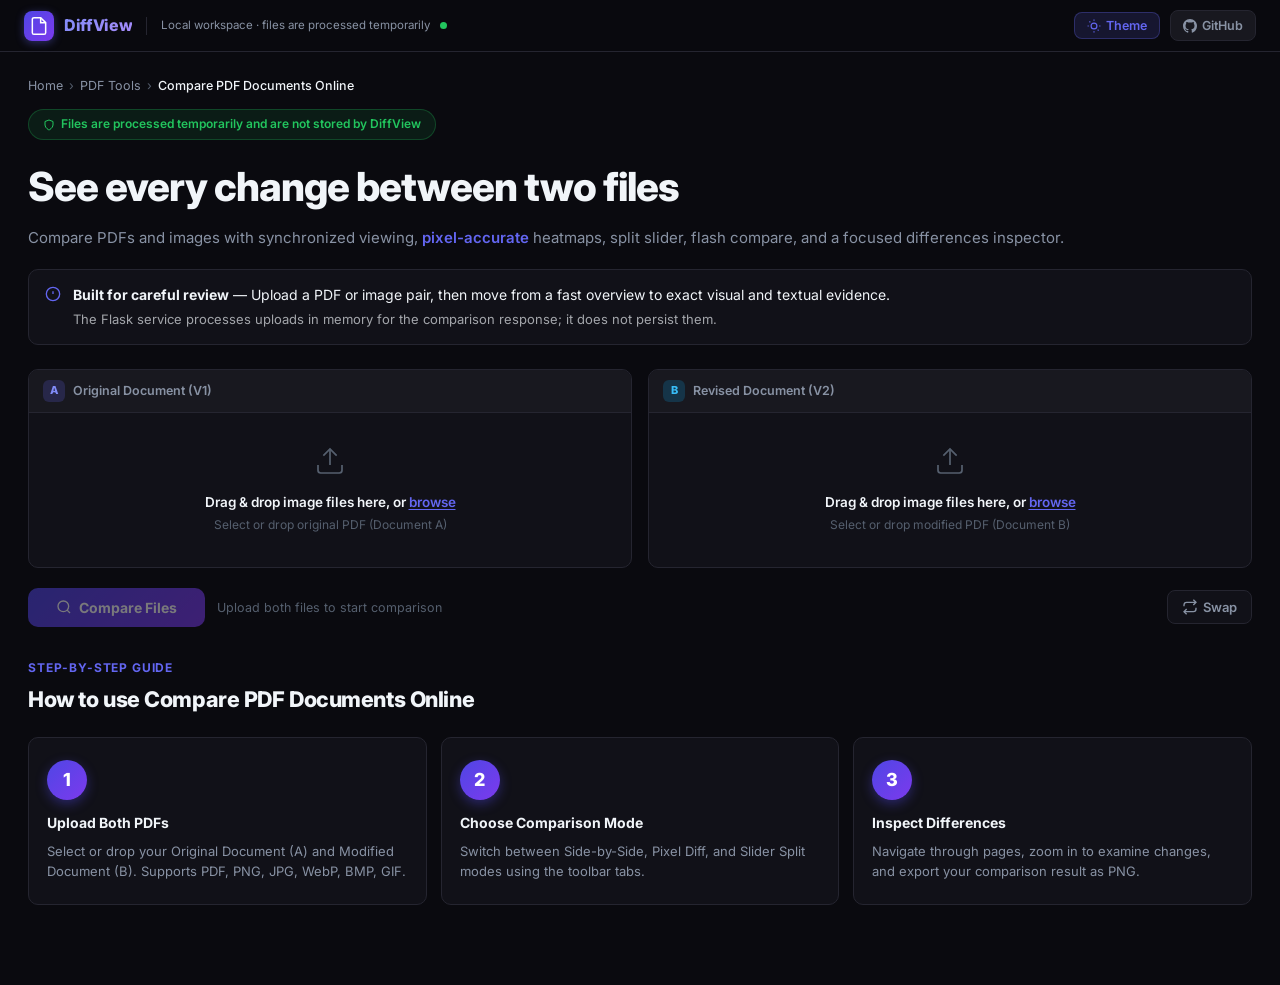
==== commit d815bf1c: "Implement hybrid PDF & image comparison engine with pinpoint object diffing" ====
--- a/templates/index.html
+++ b/templates/index.html
@@ -3,8 +3,8 @@
 <head>
 <meta charset="UTF-8"/>
 <meta name="viewport" content="width=device-width,initial-scale=1"/>
-<title>Compare PDFs & Images — DiffView</title>
-<meta name="description" content="Compare two PDF documents or images side-by-side with pixel-level visual diffing. 100% private, server-side processing."/>
+<title>DiffView — PDF &amp; Image Comparator</title>
+<meta name="description" content="Compare PDF documents and images with synchronized viewing, pixel-accurate heatmaps, split slider, flash compare, and difference inspection."/>
 <link rel="preconnect" href="https://fonts.googleapis.com"/>
 <link href="https://fonts.googleapis.com/css2?family=Inter:wght@300;400;500;600;700;800&display=swap" rel="stylesheet"/>
 <link rel="stylesheet" href="/static/style.css"/>
@@ -19,11 +19,11 @@
     </div>
     <span class="logo-name">DiffView</span>
     <div class="header-separator"></div>
-    <span class="header-tagline">Free image tools. Zero uploads. 100% private.</span>
+    <span class="header-tagline">Local workspace · files are processed temporarily</span>
     <span class="status-dot"></span>
   </div>
   <div class="header-right">
-    <button class="header-btn ai-btn" id="theme-toggle" title="Toggle theme">
+      <button type="button" class="header-btn ai-btn" id="theme-toggle" title="Toggle theme" aria-label="Toggle color theme">
       <svg class="icon-sun" width="14" height="14" viewBox="0 0 24 24" fill="none" stroke="currentColor" stroke-width="2"><circle cx="12" cy="12" r="5"/><line x1="12" y1="1" x2="12" y2="3"/><line x1="12" y1="21" x2="12" y2="23"/><line x1="4.22" y1="4.22" x2="5.64" y2="5.64"/><line x1="18.36" y1="18.36" x2="19.78" y2="19.78"/><line x1="1" y1="12" x2="3" y2="12"/><line x1="21" y1="12" x2="23" y2="12"/></svg>
       <svg class="icon-moon" width="14" height="14" viewBox="0 0 24 24" fill="none" stroke="currentColor" stroke-width="2"><path d="M21 12.79A9 9 0 1 1 11.21 3 7 7 0 0 0 21 12.79z"/></svg>
       Theme
@@ -53,21 +53,21 @@
     <!-- Privacy badge -->
     <div class="privacy-badge">
       <svg width="12" height="12" viewBox="0 0 24 24" fill="none" stroke="currentColor" stroke-width="2"><path d="M12 22s8-4 8-10V5l-8-3-8 3v7c0 6 8 10 8 10z"/></svg>
-      100% Private In-Browser Tool · Zero Uploads
+      Files are processed temporarily and are not stored by DiffView
     </div>
 
     <!-- Hero -->
     <div class="page-hero">
-      <h1 class="page-title">Compare PDF Documents Online</h1>
-      <p class="page-subtitle">Instantly spot <em>visual</em>, <em>textual</em>, and <em>layout</em> differences between two PDF versions directly in your browser.</p>
+      <h1 class="page-title">See every change between two files</h1>
+      <p class="page-subtitle">Compare PDFs and images with synchronized viewing, <em>pixel-accurate</em> heatmaps, split slider, flash compare, and a focused differences inspector.</p>
     </div>
 
     <!-- Info card -->
     <div class="info-card">
       <svg width="16" height="16" viewBox="0 0 24 24" fill="none" stroke="currentColor" stroke-width="2"><circle cx="12" cy="12" r="10"/><line x1="12" y1="8" x2="12" y2="12"/><line x1="12" y1="16" x2="12.01" y2="16"/></svg>
       <div>
-        <strong>Compare PDF Documents</strong> — Compare two versions of a PDF side-by-side with interactive split slider, pixel diff heatmap, and text change analysis.
-        <p style="margin-top:4px;opacity:.65;font-size:13px">Upload two versions of a PDF (e.g. V1 Original and V2 Revised). Both documents are rendered completely in your browser without transmitting data to any server.</p>
+        <strong>Built for careful review</strong> — Upload a PDF or image pair, then move from a fast overview to exact visual and textual evidence.
+        <p style="margin-top:4px;opacity:.65;font-size:13px">The Flask service processes uploads in memory for the comparison response; it does not persist them.</p>
       </div>
     </div>
 
@@ -91,7 +91,7 @@
             <span id="name-a"></span>
             <button class="btn-remove" id="rm-a" title="Remove">✕</button>
           </div>
-          <input type="file" id="inp-a" accept=".pdf,image/*" hidden/>
+          <input type="file" id="inp-a" accept=".pdf,image/*" hidden aria-label="Choose original PDF or image"/>
         </div>
       </div>
 
@@ -112,7 +112,7 @@
             <span id="name-b"></span>
             <button class="btn-remove" id="rm-b" title="Remove">✕</button>
           </div>
-          <input type="file" id="inp-b" accept=".pdf,image/*" hidden/>
+          <input type="file" id="inp-b" accept=".pdf,image/*" hidden aria-label="Choose modified PDF or image"/>
         </div>
       </div>
     </div>
--- a/static/style.css
+++ b/static/style.css
@@ -23,6 +23,11 @@
 button{cursor:pointer;font-family:var(--font);border:none;background:none;color:inherit;}
 input{font-family:var(--font);}
 [hidden]{display:none!important;}
+button:focus-visible,input:focus-visible,.dropzone:focus-visible,a:focus-visible{outline:2px solid #38bdf8;outline-offset:3px;}
+
+.app-toast{position:fixed;right:22px;bottom:22px;z-index:300;max-width:min(420px,calc(100vw - 32px));padding:11px 14px;border:1px solid var(--border2);border-radius:10px;background:var(--surface);color:var(--text);box-shadow:0 12px 30px rgba(0,0,0,.28);font-size:13px;opacity:0;transform:translateY(10px);pointer-events:none;transition:opacity var(--tr),transform var(--tr);}
+.app-toast.visible{opacity:1;transform:translateY(0);}
+.app-toast[data-type="error"]{border-color:rgba(239,68,68,.55);box-shadow:0 12px 30px rgba(239,68,68,.16);}
 
 /* ══ HEADER ══ */
 #header{
@@ -79,7 +84,7 @@
   flex: 1;
   margin: 0 auto;
   padding: 24px 28px 80px;
-  max-width: 100%;
+  max-width: 1500px;
   width: 100%;
 }
 @media(max-width:640px){.main-content{padding:16px 14px 60px;}}
@@ -620,3 +625,23 @@
 ::-webkit-scrollbar-track{background:transparent;}
 ::-webkit-scrollbar-thumb{background:var(--border2);border-radius:3px;}
 ::-webkit-scrollbar-thumb:hover{background:var(--subtle);}
+
+@media(max-width:1100px){
+  .ws-toolbar{flex-wrap:wrap;gap:9px;padding:10px 12px;}
+  .ws-toolbar-center{order:3;flex-basis:100%;}
+  .ws-toolbar-right{margin-left:auto;}
+  .sbs-grid{min-height:420px;}
+}
+@media(max-width:700px){
+  #header{padding:0 14px;}
+  .feedback-btn{display:none;}
+  .main-content{padding-left:14px;padding-right:14px;}
+  .ws-toolbar-right{width:100%;justify-content:space-between;flex-wrap:wrap;}
+  .sensitivity-ctrl{order:3;flex-basis:100%;}
+  .sensitivity-ctrl .range-slider{width:min(100%,260px);}
+  .sbs-grid{grid-template-columns:1fr;}
+  .sbs-divider{display:none;}
+  .sbs-pane{min-height:320px;}
+  .pane-legend{display:none;}
+  .di-header{flex-direction:column;}
+}
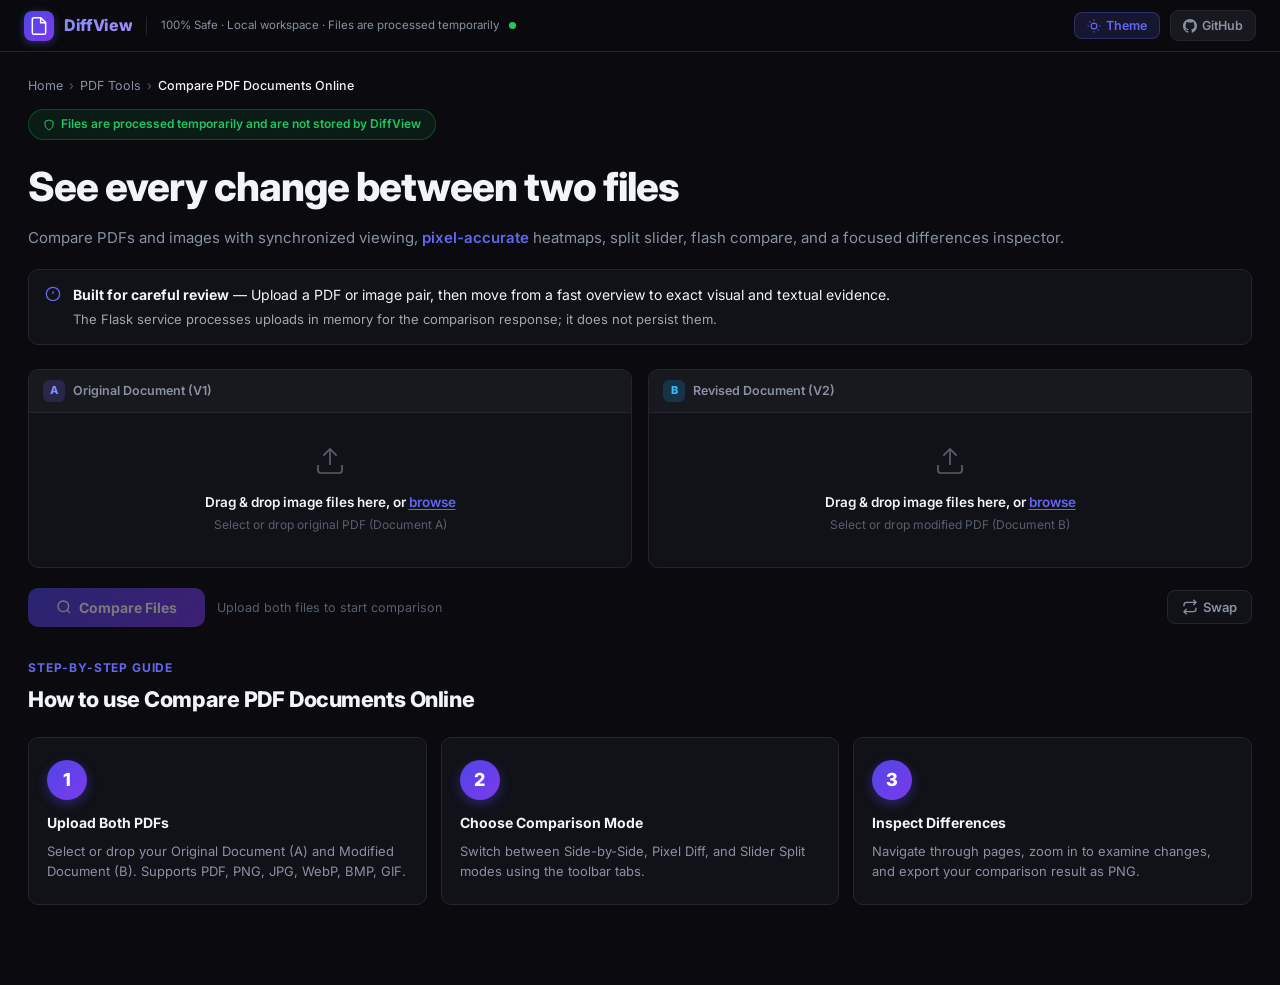
==== commit d845269f: "Update index.html" ====
--- a/templates/index.html
+++ b/templates/index.html
@@ -19,7 +19,7 @@
     </div>
     <span class="logo-name">DiffView</span>
     <div class="header-separator"></div>
-    <span class="header-tagline">Local workspace · files are processed temporarily</span>
+    <span class="header-tagline">100% Safe · Local workspace · Files are processed temporarily</span>
     <span class="status-dot"></span>
   </div>
   <div class="header-right">
@@ -219,7 +219,7 @@
             <div class="pane-header">
               <span class="file-badge badge-a badge-sm">A</span>
               <span id="lbl-a">Original</span>
-              <span class="pane-legend pane-legend-a">Red Highlights = Changes / Deletions</span>
+              <span class="pane-legend pane-legend-a">Red Highlights = Changes / Pixel Differences</span>
             </div>
             <div class="img-scroll" id="scroll-a">
               <div class="img-wrapper" id="wrap-a">
@@ -233,7 +233,7 @@
             <div class="pane-header">
               <span class="file-badge badge-b badge-sm">B</span>
               <span id="lbl-b">Modified</span>
-              <span class="pane-legend pane-legend-b">Green Highlights = Additions / Changes</span>
+              <span class="pane-legend pane-legend-b">Blue Highlights = New Items / Additions</span>
             </div>
             <div class="img-scroll" id="scroll-b">
               <div class="img-wrapper" id="wrap-b">
@@ -254,7 +254,7 @@
           </div>
           <div class="diff-legend" id="diff-legend">
             <span class="leg-item"><span class="legend-dot" style="background:#ef4444"></span>Removed / Changed</span>
-            <span class="leg-item leg-added" id="leg-added" hidden><span class="legend-dot" style="background:#10b981"></span>Added</span>
+            <span class="leg-item leg-added" id="leg-added" hidden><span class="legend-dot" style="background:#3b82f6"></span>New Items / Added</span>
             <span class="leg-item leg-mod" id="leg-mod" hidden><span class="legend-dot" style="background:#f59e0b"></span>Modified</span>
             <span class="leg-item"><span class="legend-dot" style="background:#cbd5e1"></span>Unchanged Context</span>
           </div>
--- a/static/style.css
+++ b/static/style.css
@@ -308,7 +308,7 @@
 }
 .pane-legend{margin-left:auto;font-size:11px;font-weight:700;padding:2px 8px;border-radius:5px;}
 .pane-legend-a{background:rgba(239,68,68,.15);color:#f87171;border:1px solid rgba(239,68,68,.3);}
-.pane-legend-b{background:rgba(16,185,129,.15);color:#34d399;border:1px solid rgba(16,185,129,.3);}
+.pane-legend-b{background:rgba(59,130,246,.15);color:#60a5fa;border:1px solid rgba(59,130,246,.3);}
 
 .img-scroll{
   flex:1;overflow:auto;padding:20px;
@@ -453,7 +453,7 @@
 }
 .di-pill-total{background:rgba(99,102,241,.15);color:#818cf8;border:1px solid rgba(99,102,241,.3);}
 .di-pill-del{background:rgba(239,68,68,.15);color:#f87171;border:1px solid rgba(239,68,68,.3);}
-.di-pill-add{background:rgba(16,185,129,.15);color:#34d399;border:1px solid rgba(16,185,129,.3);}
+.di-pill-add{background:rgba(59,130,246,.15);color:#60a5fa;border:1px solid rgba(59,130,246,.3);}
 .di-pill-mod{background:rgba(245,158,11,.15);color:#fbbf24;border:1px solid rgba(245,158,11,.3);}
 
 .di-section-title{
@@ -478,7 +478,7 @@
 }
 .type-modified{background:rgba(245,158,11,.2);color:#f59e0b;border:1px solid rgba(245,158,11,.35);}
 .type-deleted{background:rgba(239,68,68,.2);color:#ef4444;border:1px solid rgba(239,68,68,.35);}
-.type-added{background:rgba(16,185,129,.2);color:#10b981;border:1px solid rgba(16,185,129,.35);}
+.type-added{background:rgba(59,130,246,.2);color:#3b82f6;border:1px solid rgba(59,130,246,.35);}
 .di-text-comparison{
   display:flex;flex-direction:column;gap:5px;
   font-family:ui-monospace,SFMono-Regular,Consolas,monospace;font-size:12.5px;line-height:1.5;
@@ -489,7 +489,7 @@
 }
 .text-line-rev{
   padding:4px 8px;border-radius:4px;
-  background:rgba(16,185,129,.1);color:#86efac;border-left:3px solid #10b981;
+  background:rgba(59,130,246,.1);color:#93c5fd;border-left:3px solid #3b82f6;
 }
 
 /* Visual Differences Cards Grid */
@@ -532,7 +532,7 @@
   border-radius:4px;background:#ffffff;box-shadow:0 2px 6px rgba(0,0,0,.25);
 }
 .di-snippet-a .di-snippet-img{border:2px solid rgba(239,68,68,.6);}
-.di-snippet-b .di-snippet-img{border:2px solid rgba(16,185,129,.6);}
+.di-snippet-b .di-snippet-img{border:2px solid rgba(59,130,246,.6);}
 
 /* Completely Different Notice & Banner */
 .di-completely-different-notice {
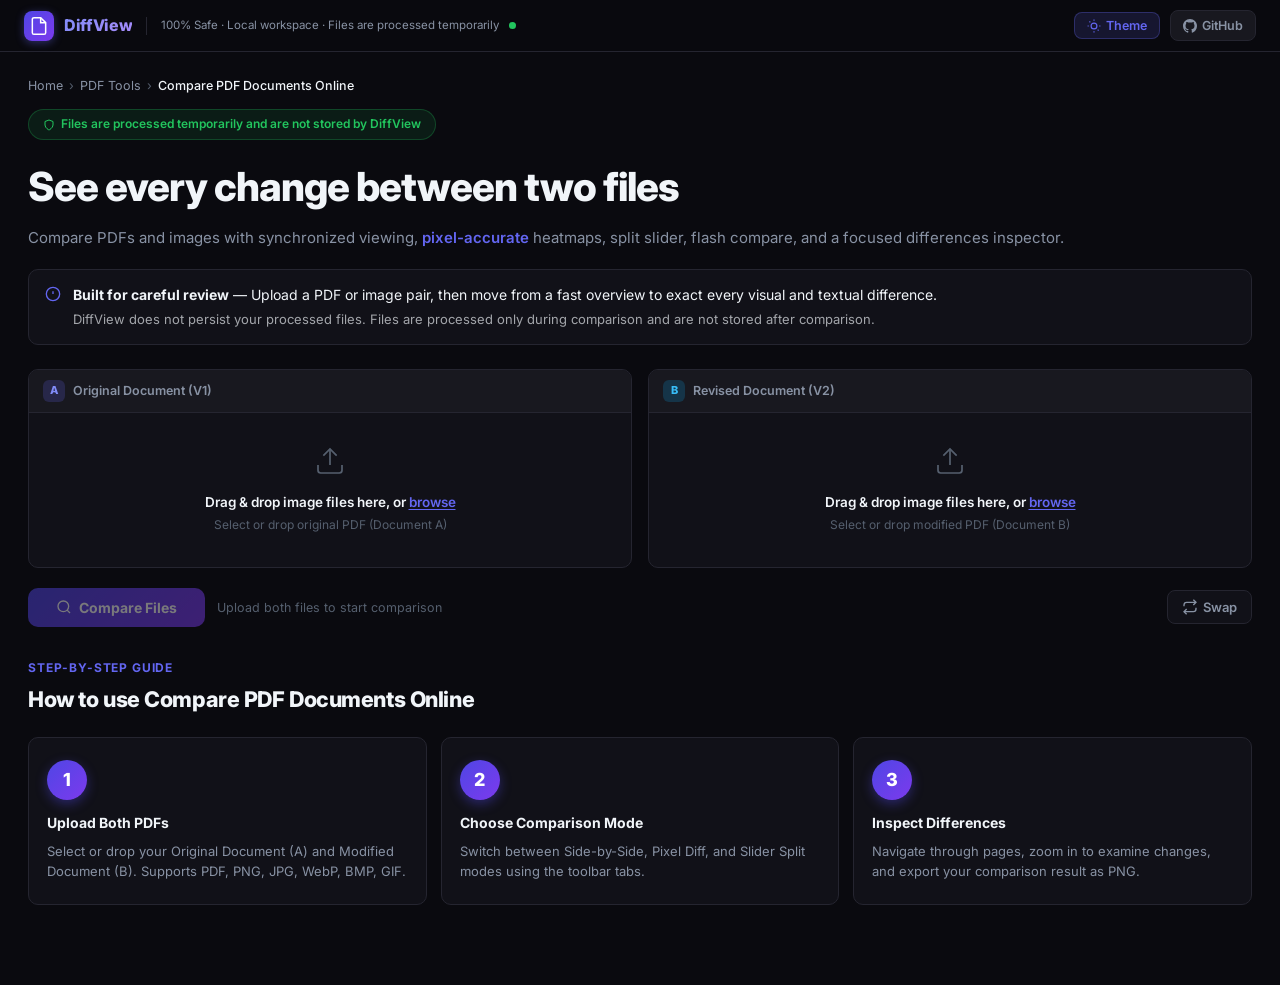
==== commit fffe4392: "Update index.html" ====
--- a/templates/index.html
+++ b/templates/index.html
@@ -66,8 +66,8 @@
     <div class="info-card">
       <svg width="16" height="16" viewBox="0 0 24 24" fill="none" stroke="currentColor" stroke-width="2"><circle cx="12" cy="12" r="10"/><line x1="12" y1="8" x2="12" y2="12"/><line x1="12" y1="16" x2="12.01" y2="16"/></svg>
       <div>
-        <strong>Built for careful review</strong> — Upload a PDF or image pair, then move from a fast overview to exact visual and textual evidence.
-        <p style="margin-top:4px;opacity:.65;font-size:13px">The Flask service processes uploads in memory for the comparison response; it does not persist them.</p>
+        <strong>Built for careful review</strong> — Upload a PDF or image pair, then move from a fast overview to exact every visual and textual difference.
+        <p style="margin-top:4px;opacity:.65;font-size:13px"> DiffView does not persist your processed files. Files are processed only during comparison and are not stored after comparison.</p>
       </div>
     </div>
 
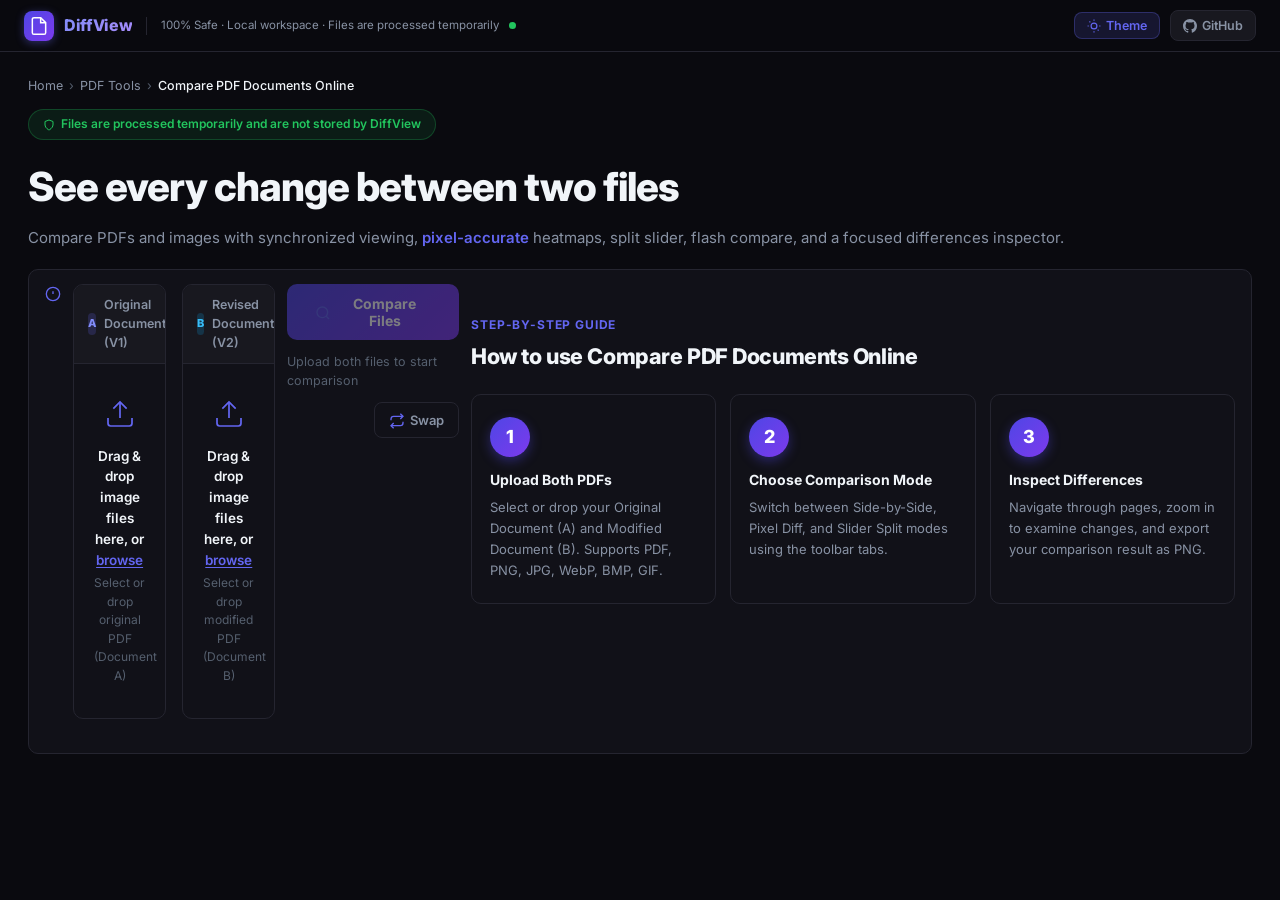
==== commit 52ffe0af: "Update index.html" ====
--- a/templates/index.html
+++ b/templates/index.html
@@ -65,11 +65,6 @@
     <!-- Info card -->
     <div class="info-card">
       <svg width="16" height="16" viewBox="0 0 24 24" fill="none" stroke="currentColor" stroke-width="2"><circle cx="12" cy="12" r="10"/><line x1="12" y1="8" x2="12" y2="12"/><line x1="12" y1="16" x2="12.01" y2="16"/></svg>
-      <div>
-        <strong>Built for careful review</strong> — Upload a PDF or image pair, then move from a fast overview to exact every visual and textual difference.
-        <p style="margin-top:4px;opacity:.65;font-size:13px"> DiffView does not persist your processed files. Files are processed only during comparison and are not stored after comparison.</p>
-      </div>
-    </div>
 
     <!-- ── UPLOAD AREA ── -->
     <div class="upload-row" id="upload-row">
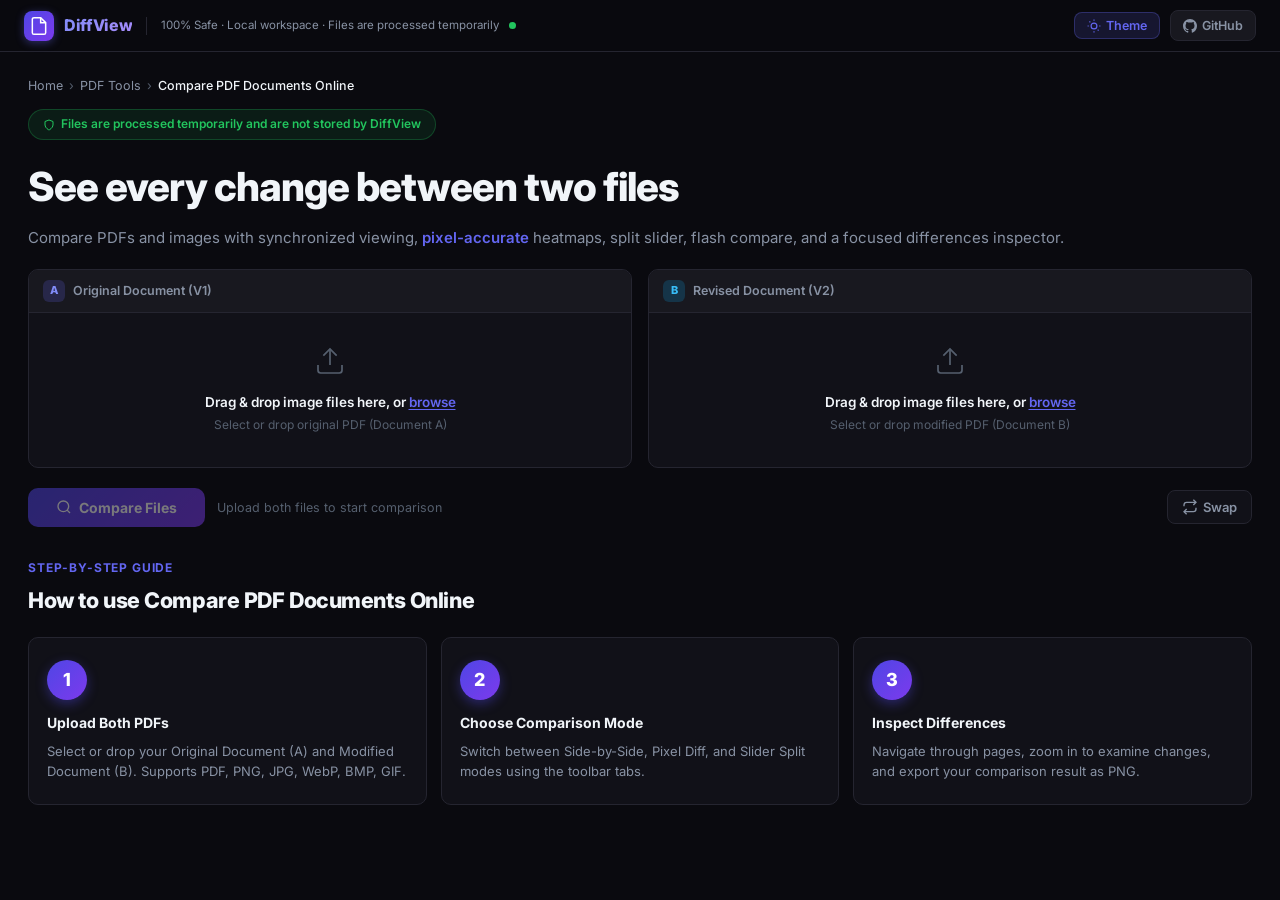
==== commit 62e3e60b: "Update index.html" ====
--- a/templates/index.html
+++ b/templates/index.html
@@ -61,10 +61,7 @@
       <h1 class="page-title">See every change between two files</h1>
       <p class="page-subtitle">Compare PDFs and images with synchronized viewing, <em>pixel-accurate</em> heatmaps, split slider, flash compare, and a focused differences inspector.</p>
     </div>
-
-    <!-- Info card -->
-    <div class="info-card">
-      <svg width="16" height="16" viewBox="0 0 24 24" fill="none" stroke="currentColor" stroke-width="2"><circle cx="12" cy="12" r="10"/><line x1="12" y1="8" x2="12" y2="12"/><line x1="12" y1="16" x2="12.01" y2="16"/></svg>
+ 
 
     <!-- ── UPLOAD AREA ── -->
     <div class="upload-row" id="upload-row">
